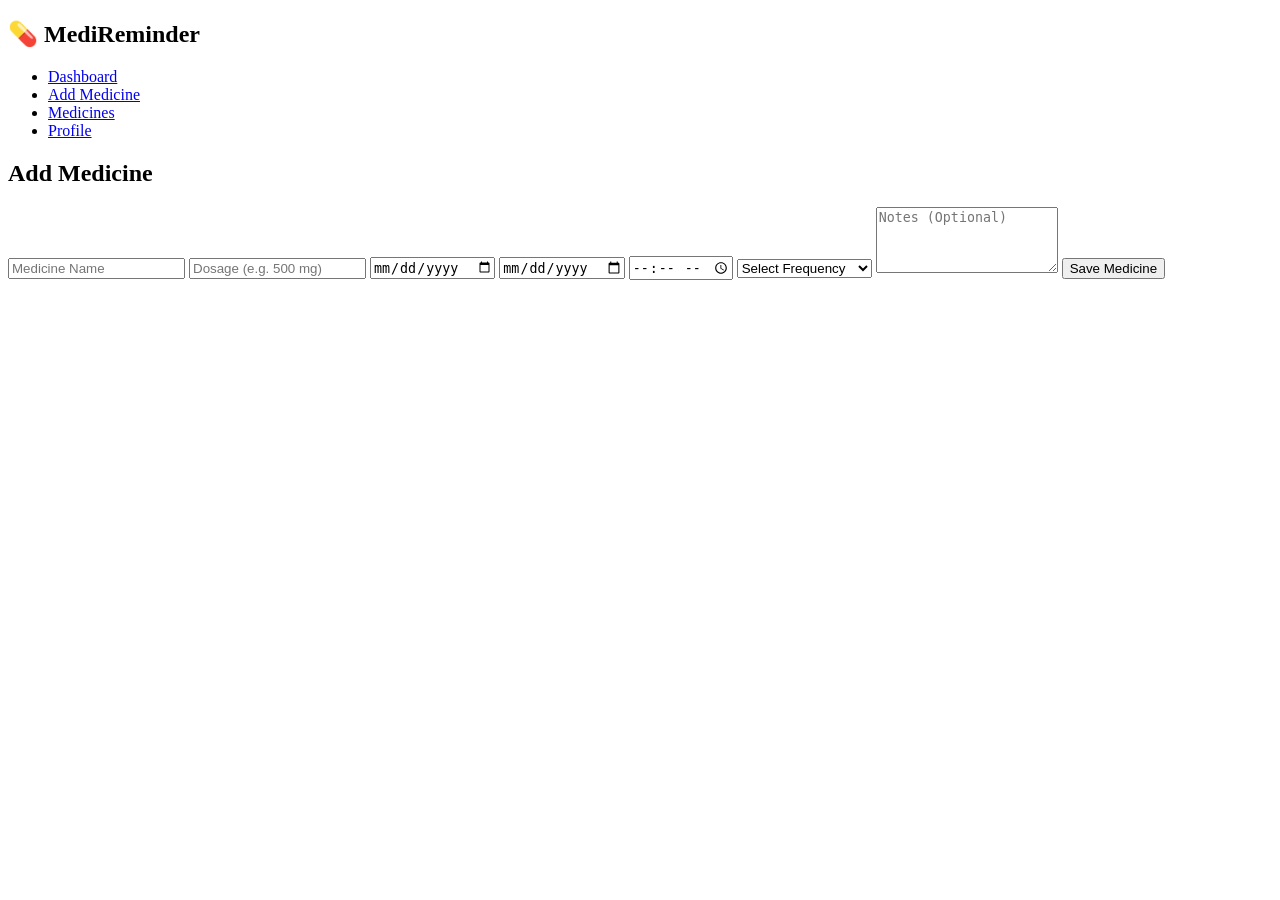
==== add-medicine.html @ 7dba5438 "Add files via upload" ====
<!DOCTYPE html>
<html lang="en">

<head>

    <meta charset="UTF-8">

    <meta name="viewport"
          content="width=device-width, initial-scale=1.0">

    <title>Add Medicine - Medicine Reminder System</title>

    <link rel="stylesheet"
          href="css/style.css">

</head>


<body>


<header>

    <nav class="navbar">

        <h2 class="logo">
            💊 MediReminder
        </h2>


        <ul class="nav-links">

            <li>
                <a href="dashboard.html">
                    Dashboard
                </a>
            </li>

            <li>
                <a href="add-medicine.html">
                    Add Medicine
                </a>
            </li>

            <li>
                <a href="medicine.html">
                    Medicines
                </a>
            </li>

            <li>
                <a href="profile.html">
                    Profile
                </a>
            </li>

        </ul>

    </nav>

</header>



<div class="login-container">


    <div class="login-box">


        <h2 id="formTitle">
            Add Medicine
        </h2>



        <form id="medicineForm">


            <!-- Medicine Name -->

            <input
                type="text"
                id="medicineName"
                placeholder="Medicine Name"
                required
            >



            <!-- Dosage -->

            <input
                type="text"
                id="dosage"
                placeholder="Dosage (e.g. 500 mg)"
                required
            >



            <!-- Start Date -->

            <input
                type="date"
                id="startDate"
                required
            >



            <!-- End Date -->

            <input
                type="date"
                id="endDate"
                required
            >



            <!-- Time -->

            <input
                type="time"
                id="medicineTime"
                required
            >



            <!-- Frequency -->

            <select
                id="frequency"
                required
            >

                <option value="">
                    Select Frequency
                </option>

                <option>
                    Once a Day
                </option>

                <option>
                    Twice a Day
                </option>

                <option>
                    Three Times a Day
                </option>

            </select>



            <!-- Notes -->

            <textarea
                id="notes"
                placeholder="Notes (Optional)"
                rows="4"
            ></textarea>



            <!-- Submit -->

            <button
                type="submit"
                id="saveButton"
            >

                Save Medicine

            </button>


        </form>


    </div>

</div>



<script>


/* =========================================
   GET EDIT INDEX
========================================= */


const urlParams =
    new URLSearchParams(
        window.location.search
    );


const editIndex =
    urlParams.get("edit");



/* =========================================
   LOAD MEDICINES
========================================= */


let medicines =
    JSON.parse(
        localStorage.getItem(
            "medicines"
        )
    ) || [];



/* =========================================
   EDIT MODE
========================================= */


if (editIndex !== null) {


    const index =
        parseInt(editIndex);



    if (
        medicines[index]
    ) {


        const medicine =
            medicines[index];



        /* Change heading */

        document.getElementById(
            "formTitle"
        ).textContent =
            "✏️ Edit Medicine";



        /* Change button */

        document.getElementById(
            "saveButton"
        ).textContent =
            "Update Medicine";



        /* Fill existing data */

        document.getElementById(
            "medicineName"
        ).value =
            medicine.name;



        document.getElementById(
            "dosage"
        ).value =
            medicine.dosage;



        document.getElementById(
            "startDate"
        ).value =
            medicine.startDate;



        document.getElementById(
            "endDate"
        ).value =
            medicine.endDate;



        document.getElementById(
            "medicineTime"
        ).value =
            medicine.time;



        document.getElementById(
            "frequency"
        ).value =
            medicine.frequency;



        document.getElementById(
            "notes"
        ).value =
            medicine.notes || "";

    }

}




/* =========================================
   FORM SUBMIT
========================================= */


document.getElementById(
    "medicineForm"
).addEventListener(
    "submit",
    function(event) {


        event.preventDefault();



        /* Get form values */

        const medicine = {


            name:
                document.getElementById(
                    "medicineName"
                ).value,


            dosage:
                document.getElementById(
                    "dosage"
                ).value,


            startDate:
                document.getElementById(
                    "startDate"
                ).value,


            endDate:
                document.getElementById(
                    "endDate"
                ).value,


            time:
                document.getElementById(
                    "medicineTime"
                ).value,


            frequency:
                document.getElementById(
                    "frequency"
                ).value,


            notes:
                document.getElementById(
                    "notes"
                ).value

        };



        /* =================================
           UPDATE EXISTING MEDICINE
        ================================= */


        if (editIndex !== null) {


            const index =
                parseInt(editIndex);



            medicines[index] =
                medicine;



            localStorage.setItem(

                "medicines",

                JSON.stringify(
                    medicines
                )

            );



            alert(
                "Medicine updated successfully!"
            );


        }



        /* =================================
           ADD NEW MEDICINE
        ================================= */


        else {


            medicines.push(
                medicine
            );



            localStorage.setItem(

                "medicines",

                JSON.stringify(
                    medicines
                )

            );



            alert(
                "Medicine saved successfully!"
            );

        }



        /* Go to medicine list */

        window.location.href =
            "medicine.html";


    }
);


</script>


</body>

</html>
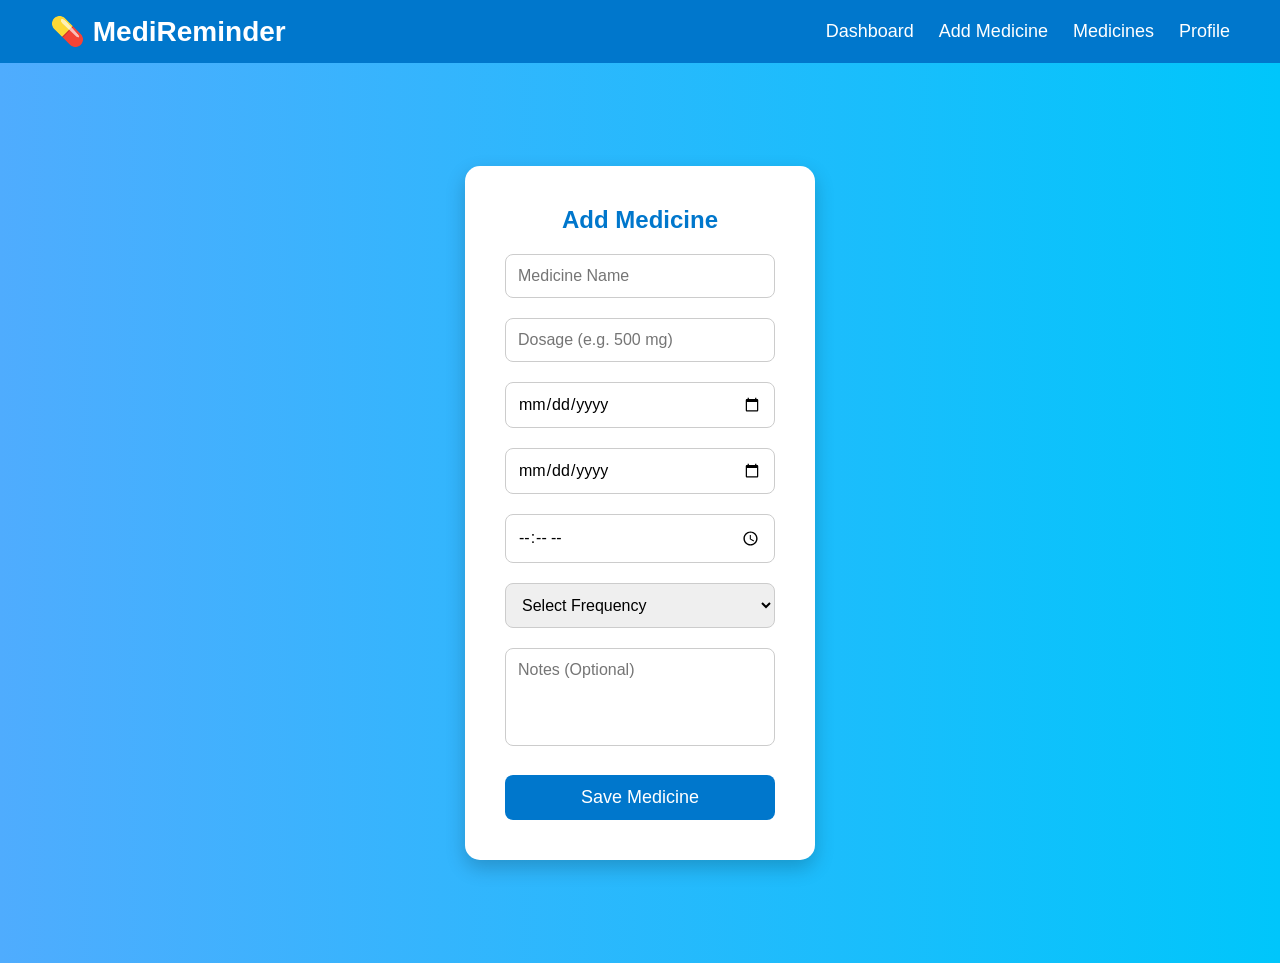
==== commit aaa47770: "Update add-medicine.html" ====
--- a/add-medicine.html
+++ b/add-medicine.html
@@ -11,7 +11,7 @@
     <title>Add Medicine - Medicine Reminder System</title>
 
     <link rel="stylesheet"
-          href="css/style.css">
+          href="style.css">
 
 </head>
 
@@ -471,4 +471,4 @@
 
 </body>
 
-</html>+</html>
--- a/style.css
+++ b/style.css
@@ -0,0 +1,610 @@
+/* Reset */
+* {
+    margin: 0;
+    padding: 0;
+    box-sizing: border-box;
+    font-family: Arial, sans-serif;
+}
+
+/* Body */
+body {
+    background-color: #f4f9ff;
+    color: #333;
+}
+
+/* Navigation Bar */
+.navbar {
+    background: #0077cc;
+    color: white;
+    display: flex;
+    justify-content: space-between;
+    align-items: center;
+    padding: 15px 50px;
+}
+
+.logo {
+    font-size: 28px;
+    font-weight: bold;
+}
+
+.nav-links {
+    display: flex;
+    list-style: none;
+}
+
+.nav-links li {
+    margin-left: 25px;
+}
+
+.nav-links a {
+    text-decoration: none;
+    color: white;
+    font-size: 18px;
+    transition: 0.3s;
+}
+
+.nav-links a:hover {
+    color: #ffe082;
+}
+
+/* Hero Section */
+.hero {
+    text-align: center;
+    padding: 100px 20px;
+    background: linear-gradient(to right, #4facfe, #00c6fb);
+    color: white;
+}
+
+.hero h1 {
+    font-size: 48px;
+    margin-bottom: 20px;
+}
+
+.hero p {
+    font-size: 20px;
+    width: 70%;
+    margin: auto;
+    margin-bottom: 30px;
+}
+
+.btn {
+    text-decoration: none;
+    background: white;
+    color: #0077cc;
+    padding: 12px 30px;
+    border-radius: 30px;
+    font-size: 18px;
+    font-weight: bold;
+}
+
+.btn:hover {
+    background: #0077cc;
+    color: white;
+    border: 2px solid white;
+}
+
+/* Features Section */
+.features {
+    padding: 60px 40px;
+    text-align: center;
+}
+
+.features h2 {
+    font-size: 36px;
+    margin-bottom: 40px;
+    color: #0077cc;
+}
+
+.feature-container {
+    display: flex;
+    justify-content: center;
+    gap: 30px;
+    flex-wrap: wrap;
+}
+
+.card {
+    width: 280px;
+    background: white;
+    padding: 30px;
+    border-radius: 15px;
+    box-shadow: 0 5px 15px rgba(0,0,0,0.15);
+    transition: 0.3s;
+}
+
+.card:hover {
+    transform: translateY(-8px);
+}
+
+.card h3 {
+    margin-bottom: 15px;
+    color: #0077cc;
+}
+
+/* Footer */
+footer {
+    background: #0077cc;
+    color: white;
+    text-align: center;
+    padding: 20px;
+    margin-top: 50px;
+}
+
+.login-container {
+    display: flex;
+    justify-content: center;
+    align-items: center;
+    height: 100vh;
+    background: linear-gradient(to right, #4facfe, #00c6fb);
+}
+
+.login-box {
+    background: white;
+    padding: 40px;
+    width: 350px;
+    border-radius: 15px;
+    text-align: center;
+    box-shadow: 0 8px 20px rgba(0,0,0,0.2);
+}
+
+.login-box h2 {
+    color: #0077cc;
+    margin-bottom: 10px;
+}
+
+.login-box p {
+    color: #555;
+    margin-bottom: 20px;
+}
+
+.login-box input {
+    width: 100%;
+    padding: 12px;
+    margin: 10px 0;
+    border: 1px solid #ccc;
+    border-radius: 8px;
+    font-size: 16px;
+}
+
+.login-box button {
+    width: 100%;
+    padding: 12px;
+    background: #0077cc;
+    color: white;
+    border: none;
+    border-radius: 8px;
+    font-size: 18px;
+    cursor: pointer;
+    margin-top: 15px;
+}
+
+.login-box button:hover {
+    background: #005fa3;
+}
+
+.register-link a {
+    color: #0077cc;
+    text-decoration: none;
+    font-weight: bold;
+}
+
+.register-link a:hover {
+    text-decoration: underline;
+}
+
+
+.dashboard{
+    padding:50px;
+    text-align:center;
+}
+
+.dashboard h1{
+    color:#0077cc;
+    margin-bottom:10px;
+}
+
+.dashboard p{
+    margin-bottom:30px;
+}
+
+.dashboard-cards{
+    display:flex;
+    justify-content:center;
+    gap:30px;
+    flex-wrap:wrap;
+    margin-bottom:30px;
+}
+
+.dashboard-buttons{
+    margin:30px 0;
+}
+
+.dashboard-buttons .btn{
+    margin:10px;
+}
+
+.schedule{
+    list-style:none;
+    margin-top:20px;
+}
+
+.schedule li{
+    background:white;
+    margin:10px auto;
+    padding:15px;
+    width:350px;
+    border-radius:10px;
+    box-shadow:0 4px 10px rgba(0,0,0,0.1);
+}
+
+
+select,
+textarea{
+    width:100%;
+    padding:12px;
+    margin:10px 0;
+    border:1px solid #ccc;
+    border-radius:8px;
+    font-size:16px;
+    font-family:Arial,sans-serif;
+}
+
+textarea{
+    resize:none;
+}
+
+.medicine-table{
+    width:90%;
+    margin:30px auto;
+    border-collapse:collapse;
+}
+
+.medicine-table th,
+.medicine-table td{
+    border:1px solid #ddd;
+    padding:15px;
+    text-align:center;
+}
+
+.medicine-table th{
+    background:#0077cc;
+    color:white;
+}
+
+.medicine-table tr:nth-child(even){
+    background:#f2f2f2;
+}
+
+.profile-img{
+    width:120px;
+    height:120px;
+    border-radius:50%;
+    margin:20px 0;
+    border:4px solid #0077cc;
+}
+/* =========================================
+   MOBILE-FRIENDLY DESIGN
+========================================= */
+
+@media (max-width: 768px) {
+
+
+    /* ==============================
+       NAVIGATION
+    ============================== */
+
+    .navbar {
+
+        flex-direction: column;
+
+        align-items: center;
+
+        padding: 15px;
+
+        gap: 15px;
+
+    }
+
+
+    .logo {
+
+        font-size: 24px;
+
+        text-align: center;
+
+    }
+
+
+    .nav-links {
+
+        display: flex;
+
+        flex-wrap: wrap;
+
+        justify-content: center;
+
+        gap: 8px;
+
+        padding: 0;
+
+        margin: 0;
+
+    }
+
+
+    .nav-links li {
+
+        margin-left: 0;
+
+    }
+
+
+    .nav-links a {
+
+        font-size: 14px;
+
+        padding: 7px 9px;
+
+    }
+
+
+
+    /* ==============================
+       HOME / HERO
+    ============================== */
+
+    .hero {
+
+        padding: 60px 20px;
+
+    }
+
+
+    .hero h1 {
+
+        font-size: 32px;
+
+        margin-bottom: 15px;
+
+    }
+
+
+    .hero p {
+
+        width: 100%;
+
+        font-size: 16px;
+
+        line-height: 1.5;
+
+    }
+
+
+    .btn {
+
+        font-size: 16px;
+
+        padding: 10px 22px;
+
+    }
+
+
+
+    /* ==============================
+       FEATURES
+    ============================== */
+
+    .features {
+
+        padding: 40px 20px;
+
+    }
+
+
+    .features h2 {
+
+        font-size: 28px;
+
+        margin-bottom: 25px;
+
+    }
+
+
+    .feature-container {
+
+        flex-direction: column;
+
+        align-items: center;
+
+        gap: 20px;
+
+    }
+
+
+    .card {
+
+        width: 100%;
+
+        max-width: 350px;
+
+        padding: 25px;
+
+    }
+
+
+
+    /* ==============================
+       LOGIN / REGISTER / ADD MEDICINE
+    ============================== */
+
+    .login-container {
+
+        min-height: calc(100vh - 70px);
+
+        height: auto;
+
+        width: 100%;
+
+        padding: 30px 15px;
+
+        box-sizing: border-box;
+
+    }
+
+
+    .login-box {
+
+        width: 100%;
+
+        max-width: 400px;
+
+        padding: 25px 20px;
+
+        box-sizing: border-box;
+
+    }
+
+
+    .login-box input,
+    .login-box select,
+    .login-box textarea {
+
+        width: 100%;
+
+        box-sizing: border-box;
+
+    }
+
+
+
+    /* ==============================
+       DASHBOARD
+    ============================== */
+
+    .dashboard {
+
+        width: 92%;
+
+        padding: 30px 0;
+
+        margin: auto;
+
+    }
+
+
+    .dashboard h1 {
+
+        font-size: 26px;
+
+    }
+
+
+    .dashboard > p {
+
+        font-size: 15px;
+
+        line-height: 1.5;
+
+    }
+
+
+    .dashboard-cards {
+
+        flex-direction: column;
+
+        gap: 15px;
+
+    }
+
+
+    .dashboard .card {
+
+        width: 100%;
+
+        max-width: none;
+
+    }
+
+
+    .dashboard-buttons {
+
+        display: flex;
+
+        flex-direction: column;
+
+        gap: 10px;
+
+        margin: 25px 0;
+
+    }
+
+
+    .dashboard-buttons .btn {
+
+        width: 100%;
+
+        margin: 0;
+
+        text-align: center;
+
+        box-sizing: border-box;
+
+    }
+
+
+    .schedule {
+
+        padding: 0;
+
+    }
+
+
+    .schedule li {
+
+        width: 100%;
+
+        box-sizing: border-box;
+
+    }
+
+
+
+    /* ==============================
+       GENERAL BUTTONS
+    ============================== */
+
+    button {
+
+        max-width: 100%;
+
+    }
+
+
+
+    /* ==============================
+       PROFILE IMAGE
+    ============================== */
+
+    .profile-img {
+
+        width: 100px;
+
+        height: 100px;
+
+    }
+
+
+
+    /* ==============================
+       FOOTER
+    ============================== */
+
+    footer {
+
+        padding: 15px;
+
+        font-size: 14px;
+
+    }
+
+}
+
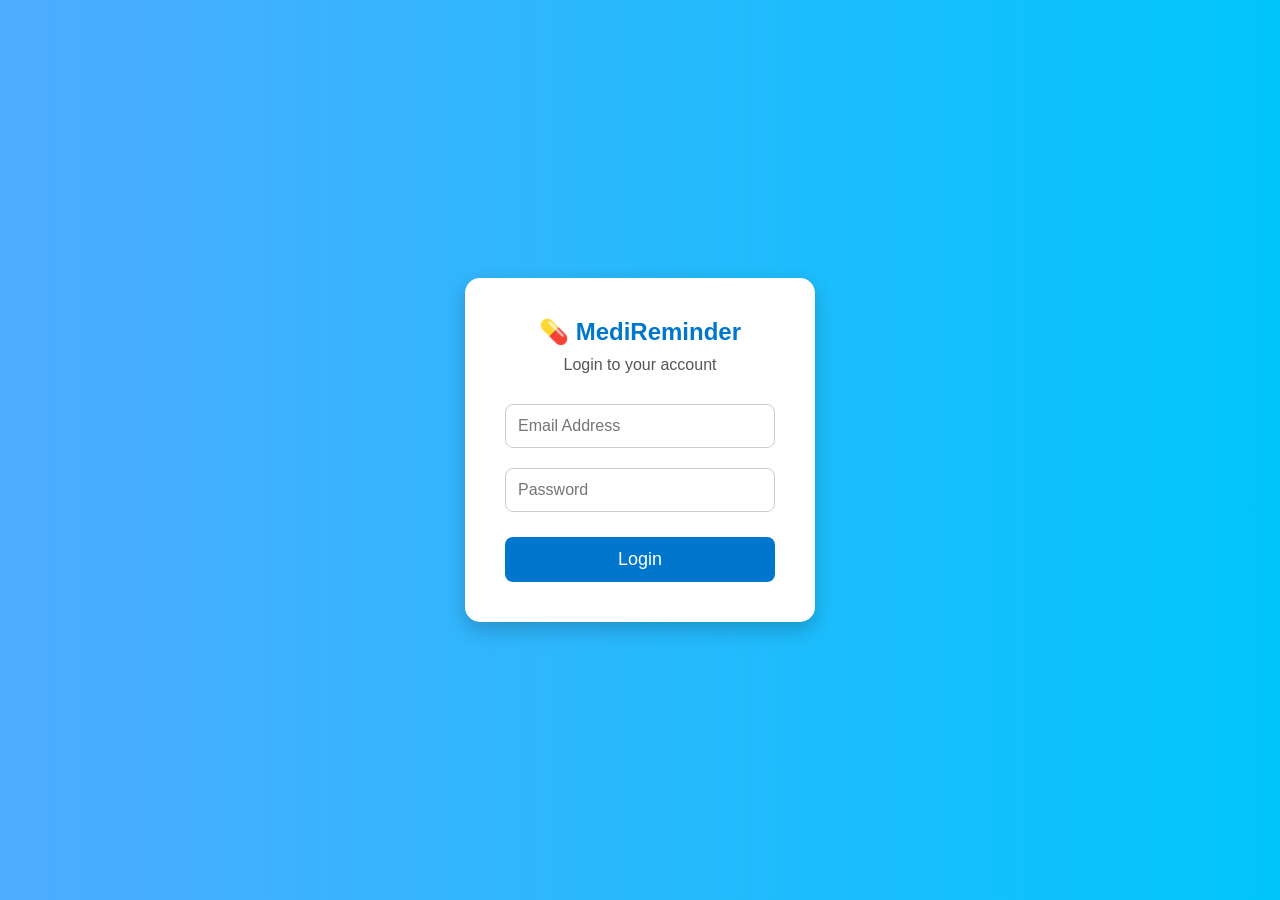
==== commit 01ea49cd: "Update add-medicine.html" ====
--- a/add-medicine.html
+++ b/add-medicine.html
@@ -4,55 +4,28 @@
 <head>
 
     <meta charset="UTF-8">
-
-    <meta name="viewport"
-          content="width=device-width, initial-scale=1.0">
+    <meta name="viewport" content="width=device-width, initial-scale=1.0">
 
     <title>Add Medicine - Medicine Reminder System</title>
 
-    <link rel="stylesheet"
-          href="style.css">
+    <link rel="stylesheet" href="style.css">
 
 </head>
 
-
 <body>
 
-
 <header>
 
     <nav class="navbar">
 
-        <h2 class="logo">
-            💊 MediReminder
-        </h2>
-
+        <h2 class="logo">💊 MediReminder</h2>
 
         <ul class="nav-links">
 
-            <li>
-                <a href="dashboard.html">
-                    Dashboard
-                </a>
-            </li>
-
-            <li>
-                <a href="add-medicine.html">
-                    Add Medicine
-                </a>
-            </li>
-
-            <li>
-                <a href="medicine.html">
-                    Medicines
-                </a>
-            </li>
-
-            <li>
-                <a href="profile.html">
-                    Profile
-                </a>
-            </li>
+            <li><a href="dashboard.html">Dashboard</a></li>
+            <li><a href="add-medicine.html">Add Medicine</a></li>
+            <li><a href="medicine.html">Medicines</a></li>
+            <li><a href="profile.html">Profile</a></li>
 
         </ul>
 
@@ -60,24 +33,13 @@
 
 </header>
 
-
-
 <div class="login-container">
 
-
     <div class="login-box">
 
-
-        <h2 id="formTitle">
-            Add Medicine
-        </h2>
-
-
+        <h2 id="formTitle">Add Medicine</h2>
 
         <form id="medicineForm">
-
-
-            <!-- Medicine Name -->
 
             <input
                 type="text"
@@ -86,10 +48,6 @@
                 required
             >
 
-
-
-            <!-- Dosage -->
-
             <input
                 type="text"
                 id="dosage"
@@ -97,66 +55,32 @@
                 required
             >
 
-
-
-            <!-- Start Date -->
-
             <input
                 type="date"
                 id="startDate"
                 required
             >
 
-
-
-            <!-- End Date -->
-
             <input
                 type="date"
                 id="endDate"
                 required
             >
 
-
-
-            <!-- Time -->
-
             <input
                 type="time"
                 id="medicineTime"
                 required
             >
 
-
-
-            <!-- Frequency -->
-
-            <select
-                id="frequency"
-                required
-            >
-
-                <option value="">
-                    Select Frequency
-                </option>
-
-                <option>
-                    Once a Day
-                </option>
-
-                <option>
-                    Twice a Day
-                </option>
-
-                <option>
-                    Three Times a Day
-                </option>
+            <select id="frequency" required>
+
+                <option value="">Select Frequency</option>
+                <option value="Once a Day">Once a Day</option>
+                <option value="Twice a Day">Twice a Day</option>
+                <option value="Three Times a Day">Three Times a Day</option>
 
             </select>
-
-
-
-            <!-- Notes -->
 
             <textarea
                 id="notes"
@@ -164,311 +88,238 @@
                 rows="4"
             ></textarea>
 
-
-
-            <!-- Submit -->
-
-            <button
-                type="submit"
-                id="saveButton"
-            >
-
+            <button type="submit" id="saveButton">
                 Save Medicine
-
             </button>
 
-
         </form>
 
-
     </div>
 
 </div>
 
-
-
 <script>
 
-
-/* =========================================
-   GET EDIT INDEX
-========================================= */
-
-
-const urlParams =
-    new URLSearchParams(
-        window.location.search
-    );
-
-
-const editIndex =
-    urlParams.get("edit");
-
-
-
-/* =========================================
-   LOAD MEDICINES
-========================================= */
-
-
-let medicines =
-    JSON.parse(
-        localStorage.getItem(
-            "medicines"
-        )
-    ) || [];
-
-
-
-/* =========================================
-   EDIT MODE
-========================================= */
-
+// =====================================
+// CHECK LOGIN
+// =====================================
+
+const currentUser = localStorage.getItem("currentUser");
+
+if (localStorage.getItem("loggedIn") !== "true" || !currentUser) {
+
+    alert("Please login first.");
+    window.location.href = "login.html";
+
+}
+
+// =====================================
+// USER-SPECIFIC STORAGE KEY
+// =====================================
+
+const medicineKey = "medicines_" + currentUser;
+
+// Load only the current user's medicines
+let medicines = JSON.parse(localStorage.getItem(medicineKey)) || [];
+
+// =====================================
+// GET TODAY'S DATE
+// =====================================
+
+function getTodayDate() {
+
+    const today = new Date();
+
+    const year = today.getFullYear();
+    const month = String(today.getMonth() + 1).padStart(2, "0");
+    const day = String(today.getDate()).padStart(2, "0");
+
+    return `${year}-${month}-${day}`;
+
+}
+
+const todayDate = getTodayDate();
+
+const startDateInput = document.getElementById("startDate");
+const endDateInput = document.getElementById("endDate");
+
+startDateInput.min = todayDate;
+endDateInput.min = todayDate;
+
+// =====================================
+// GET EDIT INDEX
+// =====================================
+
+const urlParams = new URLSearchParams(window.location.search);
+
+const editIndex = urlParams.get("edit");
+
+// =====================================
+// EDIT MODE
+// =====================================
 
 if (editIndex !== null) {
 
-
-    const index =
-        parseInt(editIndex);
-
-
-
-    if (
-        medicines[index]
-    ) {
-
-
-        const medicine =
-            medicines[index];
-
-
-
-        /* Change heading */
-
-        document.getElementById(
-            "formTitle"
-        ).textContent =
-            "✏️ Edit Medicine";
-
-
-
-        /* Change button */
-
-        document.getElementById(
-            "saveButton"
-        ).textContent =
-            "Update Medicine";
-
-
-
-        /* Fill existing data */
-
-        document.getElementById(
-            "medicineName"
-        ).value =
-            medicine.name;
-
-
-
-        document.getElementById(
-            "dosage"
-        ).value =
-            medicine.dosage;
-
-
-
-        document.getElementById(
-            "startDate"
-        ).value =
-            medicine.startDate;
-
-
-
-        document.getElementById(
-            "endDate"
-        ).value =
-            medicine.endDate;
-
-
-
-        document.getElementById(
-            "medicineTime"
-        ).value =
-            medicine.time;
-
-
-
-        document.getElementById(
-            "frequency"
-        ).value =
-            medicine.frequency;
-
-
-
-        document.getElementById(
-            "notes"
-        ).value =
-            medicine.notes || "";
+    const index = Number(editIndex);
+
+    if (!Number.isInteger(index) || !medicines[index]) {
+
+        alert("Invalid medicine record.");
+        window.location.href = "medicine.html";
+
+    } else {
+
+        const medicine = medicines[index];
+
+        document.getElementById("formTitle").textContent = "✏️ Edit Medicine";
+
+        document.getElementById("saveButton").textContent = "Update Medicine";
+
+        document.getElementById("medicineName").value = medicine.name;
+        document.getElementById("dosage").value = medicine.dosage;
+        document.getElementById("startDate").value = medicine.startDate;
+        document.getElementById("endDate").value = medicine.endDate;
+        document.getElementById("medicineTime").value = medicine.time;
+        document.getElementById("frequency").value = medicine.frequency;
+        document.getElementById("notes").value = medicine.notes || "";
+
+        endDateInput.min = medicine.startDate > todayDate
+            ? medicine.startDate
+            : todayDate;
 
     }
 
 }
 
-
-
-
-/* =========================================
-   FORM SUBMIT
-========================================= */
-
-
-document.getElementById(
-    "medicineForm"
-).addEventListener(
-    "submit",
-    function(event) {
-
-
-        event.preventDefault();
-
-
-
-        /* Get form values */
-
-        const medicine = {
-
-
-            name:
-                document.getElementById(
-                    "medicineName"
-                ).value,
-
-
-            dosage:
-                document.getElementById(
-                    "dosage"
-                ).value,
-
-
-            startDate:
-                document.getElementById(
-                    "startDate"
-                ).value,
-
-
-            endDate:
-                document.getElementById(
-                    "endDate"
-                ).value,
-
-
-            time:
-                document.getElementById(
-                    "medicineTime"
-                ).value,
-
-
-            frequency:
-                document.getElementById(
-                    "frequency"
-                ).value,
-
-
-            notes:
-                document.getElementById(
-                    "notes"
-                ).value
-
-        };
-
-
-
-        /* =================================
-           UPDATE EXISTING MEDICINE
-        ================================= */
-
-
-        if (editIndex !== null) {
-
-
-            const index =
-                parseInt(editIndex);
-
-
-
-            medicines[index] =
-                medicine;
-
-
-
-            localStorage.setItem(
-
-                "medicines",
-
-                JSON.stringify(
-                    medicines
-                )
-
-            );
-
-
-
-            alert(
-                "Medicine updated successfully!"
-            );
-
+// =====================================
+// DATE VALIDATION
+// =====================================
+
+startDateInput.addEventListener("change", function() {
+
+    const startDate = this.value;
+
+    endDateInput.min = startDate > todayDate
+        ? startDate
+        : todayDate;
+
+    if (endDateInput.value && endDateInput.value < endDateInput.min) {
+
+        endDateInput.value = "";
+
+    }
+
+});
+
+// =====================================
+// FORM SUBMISSION
+// =====================================
+
+document.getElementById("medicineForm").addEventListener("submit", function(event) {
+
+    event.preventDefault();
+
+    const name = document.getElementById("medicineName").value.trim();
+
+    const dosage = document.getElementById("dosage").value.trim();
+
+    const startDate = startDateInput.value;
+
+    const endDate = endDateInput.value;
+
+    const time = document.getElementById("medicineTime").value;
+
+    const frequency = document.getElementById("frequency").value;
+
+    const notes = document.getElementById("notes").value.trim();
+
+    // Validate medicine name
+    if (!name) {
+
+        alert("Please enter the medicine name.");
+        return;
+
+    }
+
+    // Validate dosage
+    if (!dosage) {
+
+        alert("Please enter the dosage.");
+        return;
+
+    }
+
+    // Validate dates
+    if (startDate < todayDate || endDate < todayDate) {
+
+        alert("Invalid Date! Please select today's date or a future date.");
+        return;
+
+    }
+
+    // End date validation
+    if (endDate < startDate) {
+
+        alert("Invalid Date! End date cannot be before start date.");
+        return;
+
+    }
+
+    // Create medicine object
+    const medicine = {
+
+        name: name,
+        dosage: dosage,
+        startDate: startDate,
+        endDate: endDate,
+        time: time,
+        frequency: frequency,
+        notes: notes
+
+    };
+
+    // =====================================
+    // UPDATE EXISTING MEDICINE
+    // =====================================
+
+    if (editIndex !== null) {
+
+        const index = Number(editIndex);
+
+        if (!Number.isInteger(index) || !medicines[index]) {
+
+            alert("Invalid medicine record.");
+            return;
 
         }
 
-
-
-        /* =================================
-           ADD NEW MEDICINE
-        ================================= */
-
-
-        else {
-
-
-            medicines.push(
-                medicine
-            );
-
-
-
-            localStorage.setItem(
-
-                "medicines",
-
-                JSON.stringify(
-                    medicines
-                )
-
-            );
-
-
-
-            alert(
-                "Medicine saved successfully!"
-            );
-
-        }
-
-
-
-        /* Go to medicine list */
-
-        window.location.href =
-            "medicine.html";
-
-
-    }
-);
-
+        medicines[index] = medicine;
+
+        localStorage.setItem(medicineKey, JSON.stringify(medicines));
+
+        alert("Medicine updated successfully!");
+
+    }
+
+    // =====================================
+    // ADD NEW MEDICINE
+    // =====================================
+
+    else {
+
+        medicines.push(medicine);
+
+        localStorage.setItem(medicineKey, JSON.stringify(medicines));
+
+        alert("Medicine saved successfully!");
+
+    }
+
+    window.location.href = "medicine.html";
+
+});
 
 </script>
 
-
 </body>
-
 </html>
